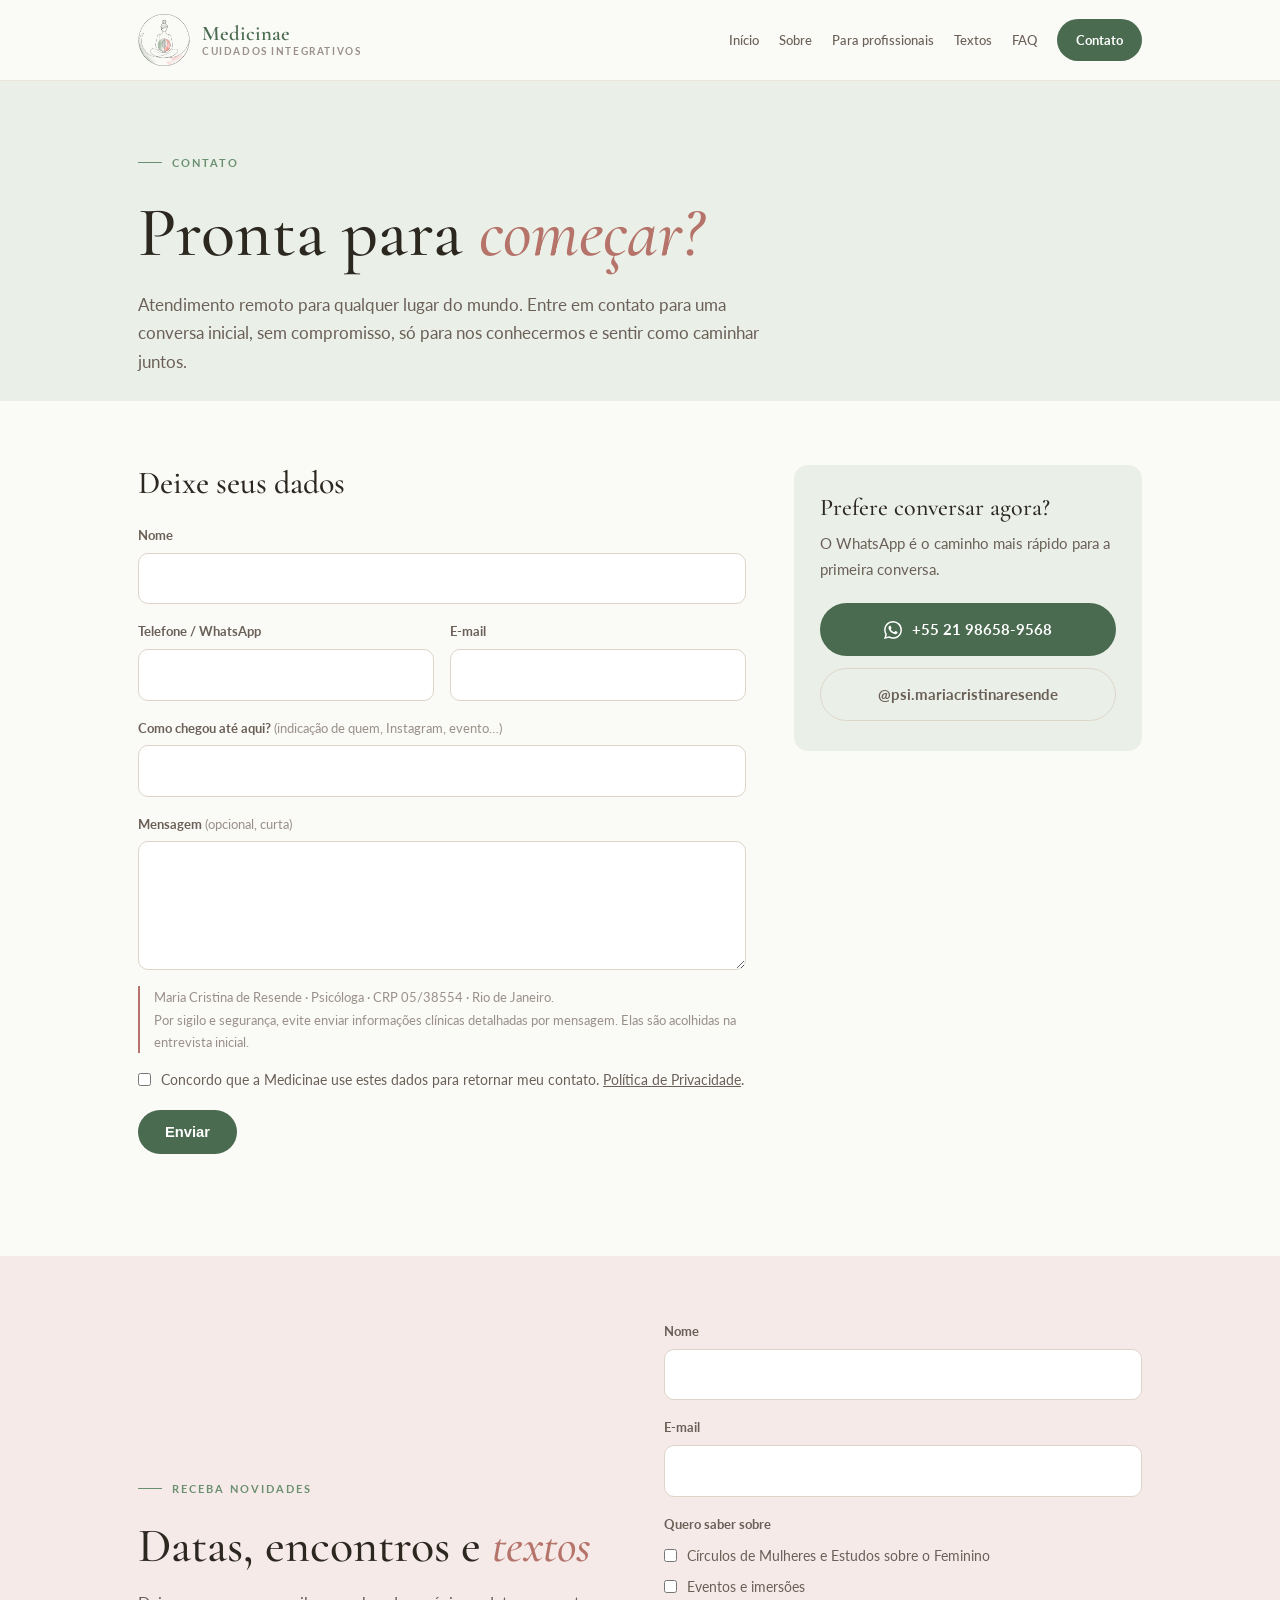
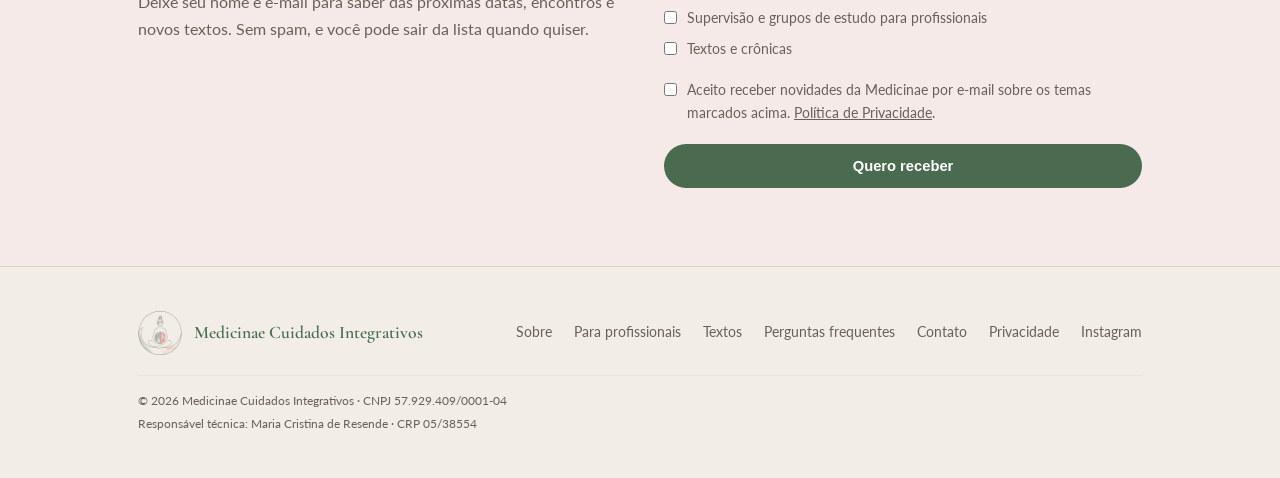
==== contato.html @ 02433e6b "Add files via upload" ====
<!DOCTYPE html>
<html lang="pt-BR">
<head>
<meta charset="utf-8">
<meta name="viewport" content="width=device-width, initial-scale=1">
<title>Contato — Medicinae Cuidados Integrativos</title>
<meta name="description" content="Fale com Maria Cristina de Resende pelo WhatsApp ou Instagram. Atendimento remoto para qualquer lugar do mundo.">
<link rel="icon" href="favicon.png" type="image/png">
<link rel="preconnect" href="https://fonts.googleapis.com">
<link rel="preconnect" href="https://fonts.gstatic.com" crossorigin>
<link href="https://fonts.googleapis.com/css2?family=Cormorant+Garamond:ital,wght@0,400;0,500;0,600;1,400;1,500&amp;family=Lato:wght@400;500;700&amp;display=swap" rel="stylesheet">
<link rel="stylesheet" href="styles.css">
</head>
<body>
<a class="skip" href="#main">Ir para o conteúdo</a>
<header class="site-header"><div class="wrap">
  <a class="brand" href="index.html"><img src="logo.png" alt=""><span>Medicinae<small>Cuidados Integrativos</small></span></a>
  <button class="menu-btn" aria-label="Abrir menu" aria-expanded="false" aria-controls="menu"><span></span><span></span><span></span></button>
  <nav id="menu" aria-label="Principal"><a href="index.html">Início</a><a href="sobre.html">Sobre</a><a href="profissionais.html">Para profissionais</a><a href="textos.html">Textos</a><a href="faq.html">FAQ</a><a class="btn btn-primary nav-cta" href="contato.html">Contato</a></nav>
</div></header>
<main id="main">

<div class="page-head"><div class="wrap">
  <p class="label">Contato</p>
  <h1>Pronta para <em>começar?</em></h1>
  <p>Atendimento remoto para qualquer lugar do mundo. Entre em contato para uma conversa inicial, sem compromisso, só para nos conhecermos e sentir como caminhar juntos.</p>
</div></div>
<section class="contact-page"><div class="wrap contact-grid">
  <form class="form contact-form" data-form="contact" novalidate>
    <h2>Deixe seus dados</h2>
    <label class="hp" aria-hidden="true">Não preencha <input type="text" name="website" tabindex="-1" autocomplete="off"></label>
    <input type="hidden" name="formulario" value="contato">
    <div class="field"><label for="c-nome">Nome</label><input id="c-nome" name="nome" type="text" autocomplete="name" required></div>
    <div class="field-row">
      <div class="field"><label for="c-tel">Telefone / WhatsApp</label><input id="c-tel" name="telefone" type="tel" autocomplete="tel" required></div>
      <div class="field"><label for="c-email">E-mail</label><input id="c-email" name="email" type="email" autocomplete="email" required></div>
    </div>
    <div class="field"><label for="c-origem">Como chegou até aqui? <span class="opt">(indicação de quem, Instagram, evento…)</span></label><input id="c-origem" name="origem" type="text"></div>
    <div class="field"><label for="c-msg">Mensagem <span class="opt">(opcional, curta)</span></label><textarea id="c-msg" name="mensagem" rows="4" maxlength="500"></textarea></div>
    <p class="privacy-note">Maria Cristina de Resende · Psicóloga · CRP 05/38554 · Rio de Janeiro.<br>Por sigilo e segurança, evite enviar informações clínicas detalhadas por mensagem. Elas são acolhidas na entrevista inicial.</p>
    <label class="check"><input type="checkbox" name="aceite_contato" value="sim" required> <span>Concordo que a Medicinae use estes dados para retornar meu contato. <a href="politica-de-privacidade.html" style="text-decoration:underline">Política de Privacidade</a>.</span></label>
    <button class="btn btn-primary" type="submit">Enviar</button>
    <p class="form-status" role="status" aria-live="polite"></p>
  </form>
  <aside class="contact-side">
    <h3>Prefere conversar agora?</h3>
    <p>O WhatsApp é o caminho mais rápido para a primeira conversa.</p>
    <div class="actions" style="flex-direction:column;align-items:stretch">
      <a class="btn btn-primary" href="https://wa.me/5521986589568?text=Ol%C3%A1%21%20Vim%20pelo%20site%20da%20Medicinae%20e%20gostaria%20de%20saber%20mais%20sobre%20o%20atendimento." target="_blank" rel="noopener"><svg viewBox="0 0 24 24" aria-hidden="true"><path d="M17.47 14.38c-.3-.15-1.76-.87-2.03-.97-.27-.1-.47-.15-.67.15-.2.3-.77.97-.94 1.16-.17.2-.35.22-.64.07-.3-.15-1.26-.46-2.39-1.48-.88-.79-1.48-1.76-1.65-2.06-.17-.3-.02-.46.13-.6.13-.14.3-.35.45-.52.15-.17.2-.3.3-.5.1-.2.05-.37-.03-.52-.07-.15-.67-1.62-.92-2.22-.24-.58-.49-.5-.67-.51h-.57c-.2 0-.52.07-.8.37-.27.3-1.04 1.02-1.04 2.48s1.07 2.88 1.22 3.08c.15.2 2.1 3.2 5.08 4.49.71.3 1.26.49 1.7.63.71.23 1.36.2 1.87.12.57-.09 1.76-.72 2-1.41.25-.7.25-1.29.17-1.41-.07-.12-.27-.2-.57-.35zM12.05 21.8h-.01a9.9 9.9 0 0 1-5.03-1.38l-.36-.21-3.74.98 1-3.65-.24-.37a9.86 9.86 0 0 1-1.51-5.26c0-5.45 4.44-9.88 9.9-9.88 2.64 0 5.12 1.03 6.99 2.9a9.82 9.82 0 0 1 2.89 6.99c0 5.45-4.44 9.88-9.89 9.88zM20.5 3.49A11.8 11.8 0 0 0 12.05 0C5.5 0 .16 5.34.16 11.89c0 2.1.55 4.14 1.59 5.95L.06 24l6.3-1.65a11.88 11.88 0 0 0 5.68 1.45h.01c6.55 0 11.89-5.34 11.89-11.89 0-3.18-1.24-6.16-3.44-8.42z"/></svg> +55 21 98658-9568</a>
      <a class="btn btn-ghost" href="https://instagram.com/psi.mariacristinaresende" target="_blank" rel="noopener">@psi.mariacristinaresende</a>
    </div>
  </aside>
</div></section>

</main>
<section class="news" id="novidades"><div class="wrap">
  <div class="news-text">
    <p class="label">Receba novidades</p>
    <h2>Datas, encontros e <em>textos</em></h2>
    <p>Deixe seu nome e e-mail para saber das próximas datas, encontros e novos textos. Sem spam, e você pode sair da lista quando quiser.</p>
  </div>
  <form class="form news-form" data-form="news" novalidate>
    <label class="hp" aria-hidden="true">Não preencha <input type="text" name="website" tabindex="-1" autocomplete="off"></label>
    <input type="hidden" name="formulario" value="novidades">
    <div class="field"><label for="n-nome">Nome</label><input id="n-nome" name="nome" type="text" autocomplete="name" required></div>
    <div class="field"><label for="n-email">E-mail</label><input id="n-email" name="email" type="email" autocomplete="email" required></div>
    <fieldset class="interests"><legend>Quero saber sobre</legend>
      <label class="check"><input type="checkbox" name="interesses" value="circulos-estudos-feminino"> <span>Círculos de Mulheres e Estudos sobre o Feminino</span></label>
      <label class="check"><input type="checkbox" name="interesses" value="eventos-imersoes"> <span>Eventos e imersões</span></label>
      <label class="check"><input type="checkbox" name="interesses" value="profissionais"> <span>Supervisão e grupos de estudo para profissionais</span></label>
      <label class="check"><input type="checkbox" name="interesses" value="textos"> <span>Textos e crônicas</span></label>
    </fieldset>
    <label class="check"><input type="checkbox" name="aceite_novidades" value="sim" required> <span>Aceito receber novidades da Medicinae por e-mail sobre os temas marcados acima. <a href="politica-de-privacidade.html" style="text-decoration:underline">Política de Privacidade</a>.</span></label>
    <button class="btn btn-primary" type="submit">Quero receber</button>
    <p class="form-status" role="status" aria-live="polite"></p>
  </form>
</div></section>
<footer><div class="wrap">
  <a class="brand" href="index.html"><img src="logo.png" alt=""><span>Medicinae Cuidados Integrativos</span></a>
  <div class="flinks"><a href="sobre.html">Sobre</a><a href="profissionais.html">Para profissionais</a><a href="textos.html">Textos</a><a href="faq.html">Perguntas frequentes</a><a href="contato.html">Contato</a><a href="politica-de-privacidade.html">Privacidade</a><a href="https://instagram.com/psi.mariacristinaresende" target="_blank" rel="noopener">Instagram</a></div>
  <div class="fine"><span>© 2026 Medicinae Cuidados Integrativos · CNPJ 57.929.409/0001-04</span><span>Responsável técnica: Maria Cristina de Resende · CRP 05/38554</span></div>
</div></footer>
<script src="forms.js"></script>
<script src="menu.js"></script>
<script src="analytics.js"></script>
</body>
</html>
---- styles.css ----
/* Medicinae Cuidados Integrativos — identidade visual
   Verde-sálvia, rosa-antigo e tons terrosos sobre fundo creme. */
:root{
  --bg:#FAFAF7; --bg-alt:#F2EDE6; --bg-sage:#EAF0E8;
  --fg:#2C2820; --fg-muted:#6B6057; --fg-light:#9A9089;
  --sage:#6B8F71; --sage-dark:#4A6B50;
  --rose:#B5736A; --rose-light:#F5EAE8; --earth:#8B6E4E;
  --border:#DDD5C8; --border-soft:#EDE5DA;
  --display:'Cormorant Garamond',Georgia,serif;
  --body:'Lato',system-ui,sans-serif;
}
*,*::before,*::after{box-sizing:border-box;margin:0;padding:0}
html{scroll-behavior:smooth}
body{background:var(--bg);color:var(--fg);font-family:var(--body);line-height:1.7;-webkit-font-smoothing:antialiased}
a{color:inherit;text-decoration:none}
img{max-width:100%;display:block}
.wrap{max-width:1060px;margin:0 auto;padding:0 28px}
.skip{position:absolute;left:-999px}.skip:focus{left:12px;top:12px;background:#fff;padding:8px 12px;z-index:9}

/* Cabeçalho */
.site-header{background:var(--bg);border-bottom:1px solid var(--border-soft);position:sticky;top:0;z-index:5}
.site-header .wrap{display:flex;align-items:center;justify-content:space-between;gap:20px;padding-top:14px;padding-bottom:14px}
.brand{display:flex;align-items:center;gap:12px}
.brand img{width:52px;height:52px}
.brand span{font-family:var(--display);font-size:1.3rem;font-weight:600;color:var(--sage-dark);line-height:1.1}
.brand small{display:block;font-family:var(--body);font-size:.62rem;letter-spacing:.16em;text-transform:uppercase;color:var(--fg-light);font-weight:700}
nav{display:flex;align-items:center;gap:26px;font-size:.88rem;font-weight:500;color:var(--fg-muted)}
nav a:hover,nav a[aria-current]{color:var(--sage-dark)}
nav a[aria-current]{border-bottom:1px solid var(--sage);padding-bottom:2px}

/* Botões */
.btn{display:inline-flex;align-items:center;gap:10px;padding:13px 26px;border-radius:999px;font-weight:700;font-size:.92rem;border:1px solid transparent;transition:.2s}
.btn-primary{background:var(--sage-dark);color:#fff}
.btn-primary:hover{background:var(--sage)}
.btn-ghost{border-color:var(--border);color:var(--fg-muted)}
.btn-ghost:hover{border-color:var(--sage);color:var(--sage-dark)}
.btn svg{width:18px;height:18px;fill:currentColor}
.nav-cta{padding:9px 18px;font-size:.82rem}

/* Tipografia */
.label{font-size:.7rem;font-weight:700;letter-spacing:.18em;text-transform:uppercase;color:var(--sage);display:flex;align-items:center;gap:10px;margin-bottom:22px}
.label::before{content:'';width:24px;height:1px;background:var(--sage)}
h1,h2,h3{font-family:var(--display);font-weight:500;line-height:1.12;color:var(--fg)}
h1{font-size:clamp(2.6rem,6vw,4.4rem)}
h2{font-size:clamp(2rem,4vw,3rem)}
h3{font-size:1.5rem}
em{font-style:italic;color:var(--rose)}
p+p{margin-top:1em}
section{padding:88px 0}

/* Hero */
.hero{padding:80px 0 96px;background:linear-gradient(180deg,var(--bg) 0%,var(--bg-sage) 100%)}
.hero .wrap{display:grid;grid-template-columns:1.25fr .75fr;gap:56px;align-items:center}
.hero p.sub{font-size:1.1rem;color:var(--fg-muted);max-width:34rem;margin:26px 0 34px}
.hero .actions{display:flex;flex-wrap:wrap;gap:14px}
.hero-logo{aspect-ratio:1;display:grid;place-items:center}
.hero-logo img{width:100%}
.crp{text-align:center;margin-top:18px;font-size:.78rem;letter-spacing:.14em;text-transform:uppercase;color:var(--fg-light)}

/* Áreas */
.areas{background:var(--bg-alt)}
.areas-grid{display:grid;grid-template-columns:repeat(2,1fr);gap:20px;margin-top:44px}
.card{background:var(--bg);border:1px solid var(--border-soft);border-radius:14px;padding:30px 26px}
.card .glyph{font-family:var(--display);font-size:1.8rem;color:var(--rose)}
.card h3{margin:10px 0 12px}
.card p{font-size:.95rem;color:var(--fg-muted)}

/* Sobre */
.about-grid{display:grid;grid-template-columns:1.2fr .8fr;gap:56px;align-items:start}
.about-grid p{color:var(--fg-muted)}
.creds{list-style:none;display:grid;gap:18px}
.creds li{border-left:2px solid var(--sage);padding-left:18px}
.creds strong{display:block;font-family:var(--display);font-size:1.25rem;font-weight:600;color:var(--fg)}
.creds span{font-size:.9rem;color:var(--fg-muted)}
.quote{background:var(--rose-light);border-radius:14px;padding:34px;margin-top:40px}
.quote p{font-family:var(--display);font-style:italic;font-size:1.55rem;line-height:1.35;color:var(--fg)}
.quote cite{display:block;margin-top:14px;font-style:normal;font-size:.8rem;letter-spacing:.12em;text-transform:uppercase;color:var(--rose)}
.page-head{padding:72px 0 24px;background:var(--bg-sage)}
.page-head p:not(.label){max-width:40rem;color:var(--fg-muted);margin-top:18px;font-size:1.05rem}

/* FAQ */
.faq{max-width:760px}
details{border-bottom:1px solid var(--border);padding:22px 0}
summary{cursor:pointer;list-style:none;font-family:var(--display);font-size:1.45rem;font-weight:500;display:flex;justify-content:space-between;gap:20px}
summary::-webkit-details-marker{display:none}
summary::after{content:'+';color:var(--sage);font-size:1.6rem;line-height:1}
details[open] summary::after{content:'–'}
details div{margin-top:14px;color:var(--fg-muted);font-size:.98rem}

/* Contato */
.contact{background:var(--bg-sage);text-align:center}
.contact .wrap{max-width:720px}
.contact p.sub{color:var(--fg-muted);margin:20px 0 32px}
.contact .actions{display:flex;flex-wrap:wrap;gap:14px;justify-content:center}
.channels{display:grid;grid-template-columns:repeat(auto-fit,minmax(260px,1fr));gap:20px;margin-top:40px;text-align:left}
.note{font-size:.85rem;color:var(--fg-light);margin-top:28px}

/* Rodapé */
footer{background:var(--bg-alt);color:var(--fg-muted);border-top:1px solid var(--border);padding:44px 0;font-size:.85rem}
footer .wrap{display:flex;flex-wrap:wrap;justify-content:space-between;gap:20px;align-items:center}
footer .brand span{color:var(--sage-dark);font-size:1.1rem}
footer .brand img{width:44px;height:44px}
footer a:hover{color:var(--sage-dark)}
.flinks{display:flex;gap:22px}

@media (max-width:760px){
  .areas-grid{grid-template-columns:1fr}
  .hero .wrap,.about-grid{grid-template-columns:1fr}
  .hero-logo{max-width:240px;margin:0 auto}
  section{padding:64px 0}
}

/* Faixa Atendimento remoto */
.remote-band{background:var(--bg);border-top:1px solid var(--border-soft);border-bottom:1px solid var(--border-soft);padding:52px 0;text-align:center}
.remote-band p:not(.label){font-family:var(--display);font-size:clamp(1.5rem,3vw,2.1rem);line-height:1.3;color:var(--fg)}
.hero p.sub .ln{display:block}.hero p.sub .ln+.ln{margin-top:.7em}
.card .lead{font-family:var(--display);font-size:1.15rem;line-height:1.4;color:var(--fg);margin-bottom:.8em}
.card .tag{display:inline-block;margin-top:1em;font-size:.72rem;letter-spacing:.14em;text-transform:uppercase;color:var(--rose);font-weight:700}

/* Formulários */
.form .hp{position:absolute;left:-9999px;height:0;overflow:hidden}
.field{display:flex;flex-direction:column;gap:6px;margin-bottom:16px}
.field-row{display:grid;grid-template-columns:1fr 1fr;gap:16px}
.field label{font-size:.82rem;font-weight:700;color:var(--fg-muted)}
.field .opt{font-weight:400;color:var(--fg-light)}
.form input[type=text],.form input[type=email],.form input[type=tel],.form textarea{font:inherit;font-size:.95rem;padding:12px 14px;border:1px solid var(--border);border-radius:10px;background:#fff;color:var(--fg);width:100%}
.form input:focus,.form textarea:focus{outline:2px solid var(--sage);outline-offset:1px;border-color:var(--sage)}
.form textarea{resize:vertical}
.check{display:flex;gap:10px;align-items:flex-start;font-size:.85rem;color:var(--fg-muted);margin:6px 0 18px}
.check input{margin-top:4px;accent-color:var(--sage-dark)}
.form-status{margin-top:14px;font-size:.88rem}
.form-status.ok{color:var(--sage-dark)}.form-status.err{color:var(--rose)}.form-status.info{color:var(--fg-muted)}
.contact-page{padding:64px 0 88px}
.contact-grid{display:grid;grid-template-columns:1.4fr .8fr;gap:48px;align-items:start}
.contact-form h2{font-size:2rem;margin-bottom:24px}
.privacy-note{font-size:.82rem;color:var(--fg-light);margin:6px 0 16px;border-left:2px solid var(--rose);padding-left:14px}
.contact-side{background:var(--bg-sage);border-radius:14px;padding:30px 26px}
.contact-side h3{margin-bottom:10px}.contact-side p{color:var(--fg-muted);margin-bottom:20px;font-size:.95rem}
.news{background:var(--rose-light);padding:64px 0}
.news .wrap{display:grid;grid-template-columns:1fr 1fr;gap:48px;align-items:center}
.news-text p:not(.label){color:var(--fg-muted);margin-top:14px}
.news-form .btn{width:100%;justify-content:center}
@media (max-width:760px){.contact-grid,.news .wrap{grid-template-columns:1fr}.field-row{grid-template-columns:1fr}}
.contact-side .btn{white-space:nowrap;justify-content:center}
.contact-side .actions{display:flex;flex-direction:column;gap:12px}.contact-side .btn{width:100%}
.creds li{font-family:var(--display);font-size:1.3rem;line-height:1.3;color:var(--fg)}
.about-grid>div>p:first-child{font-size:1.1rem;color:var(--fg)}

/* Encontros, textos, profissionais */
.events{background:var(--bg-sage)}
.events-empty{margin-top:30px;background:var(--bg);border:1px dashed var(--border);border-radius:14px;padding:34px;display:flex;flex-wrap:wrap;gap:20px;align-items:center;justify-content:space-between}
.events-empty p{color:var(--fg-muted);max-width:34rem}
.note-center{text-align:center;color:var(--fg-muted);margin-top:36px;font-size:.95rem}
.post-list{display:grid;gap:20px;max-width:760px;margin:0 auto}
.post-card{display:block;background:var(--bg);border:1px solid var(--border-soft);border-radius:14px;padding:28px 30px;transition:.2s}
.post-card:hover{border-color:var(--sage)}
.post-date{font-size:.72rem;letter-spacing:.14em;text-transform:uppercase;color:var(--fg-light);font-weight:700}
.post-card h3{margin:8px 0 10px}.post-card p{color:var(--fg-muted);font-size:.96rem}
.post-card .more{display:inline-block;margin-top:14px;color:var(--sage-dark);font-weight:700;font-size:.85rem}
.post-body{max-width:680px;margin:0 auto}
.post-body p{font-size:1.1rem;line-height:1.85;color:var(--fg)}
.post-sign{font-family:var(--display);font-style:italic;color:var(--rose);margin:36px 0 28px}
.page-head .label a:hover{text-decoration:underline}
.interests{border:0;margin:6px 0 10px}
.interests legend{font-size:.82rem;font-weight:700;color:var(--fg-muted);margin-bottom:10px}
.interests .check{margin:0 0 8px}
nav{gap:20px;font-size:.84rem}
.legal h2{font-size:1.6rem;margin:36px 0 10px}.legal p{font-size:1rem;line-height:1.8}.legal strong{color:var(--fg)}
.portrait{float:right;width:min(280px,42%);height:auto;border-radius:200px 200px 16px 16px;margin:0 0 20px 28px;box-shadow:0 10px 30px rgba(44,40,32,.12)}
@media(max-width:640px){.portrait{float:none;display:block;width:70%;margin:0 auto 24px}}

.menu-btn{display:none;background:none;border:1px solid var(--border-soft);border-radius:8px;width:42px;height:42px;padding:10px 9px;cursor:pointer;flex-direction:column;justify-content:space-between}
.menu-btn span{display:block;height:2px;background:var(--sage-dark);border-radius:2px}
@media (max-width:900px){
 .site-header .wrap{flex-wrap:wrap}
 .menu-btn{display:flex}
 nav{display:none;width:100%;flex-direction:column;align-items:stretch;gap:0;padding:8px 0 4px;font-size:1rem}
 nav.open{display:flex}
 nav a{padding:12px 4px;border-bottom:1px solid var(--border-soft)}
 nav a[aria-current]{border-bottom:1px solid var(--border-soft);padding-bottom:12px}
 nav .nav-cta{margin-top:12px;text-align:center;border-bottom:0}
}

.fine{flex-basis:100%;display:flex;flex-direction:column;gap:2px;font-size:.78rem;color:var(--fg-muted);border-top:1px solid var(--border-soft);padding-top:14px}
.news-mini{background:var(--bg-sage);padding:26px 0;text-align:center}
.news-mini p{margin:0;font-size:.98rem;color:var(--fg-muted)}
.news-mini a{color:var(--sage-dark);font-weight:700;text-decoration:underline}
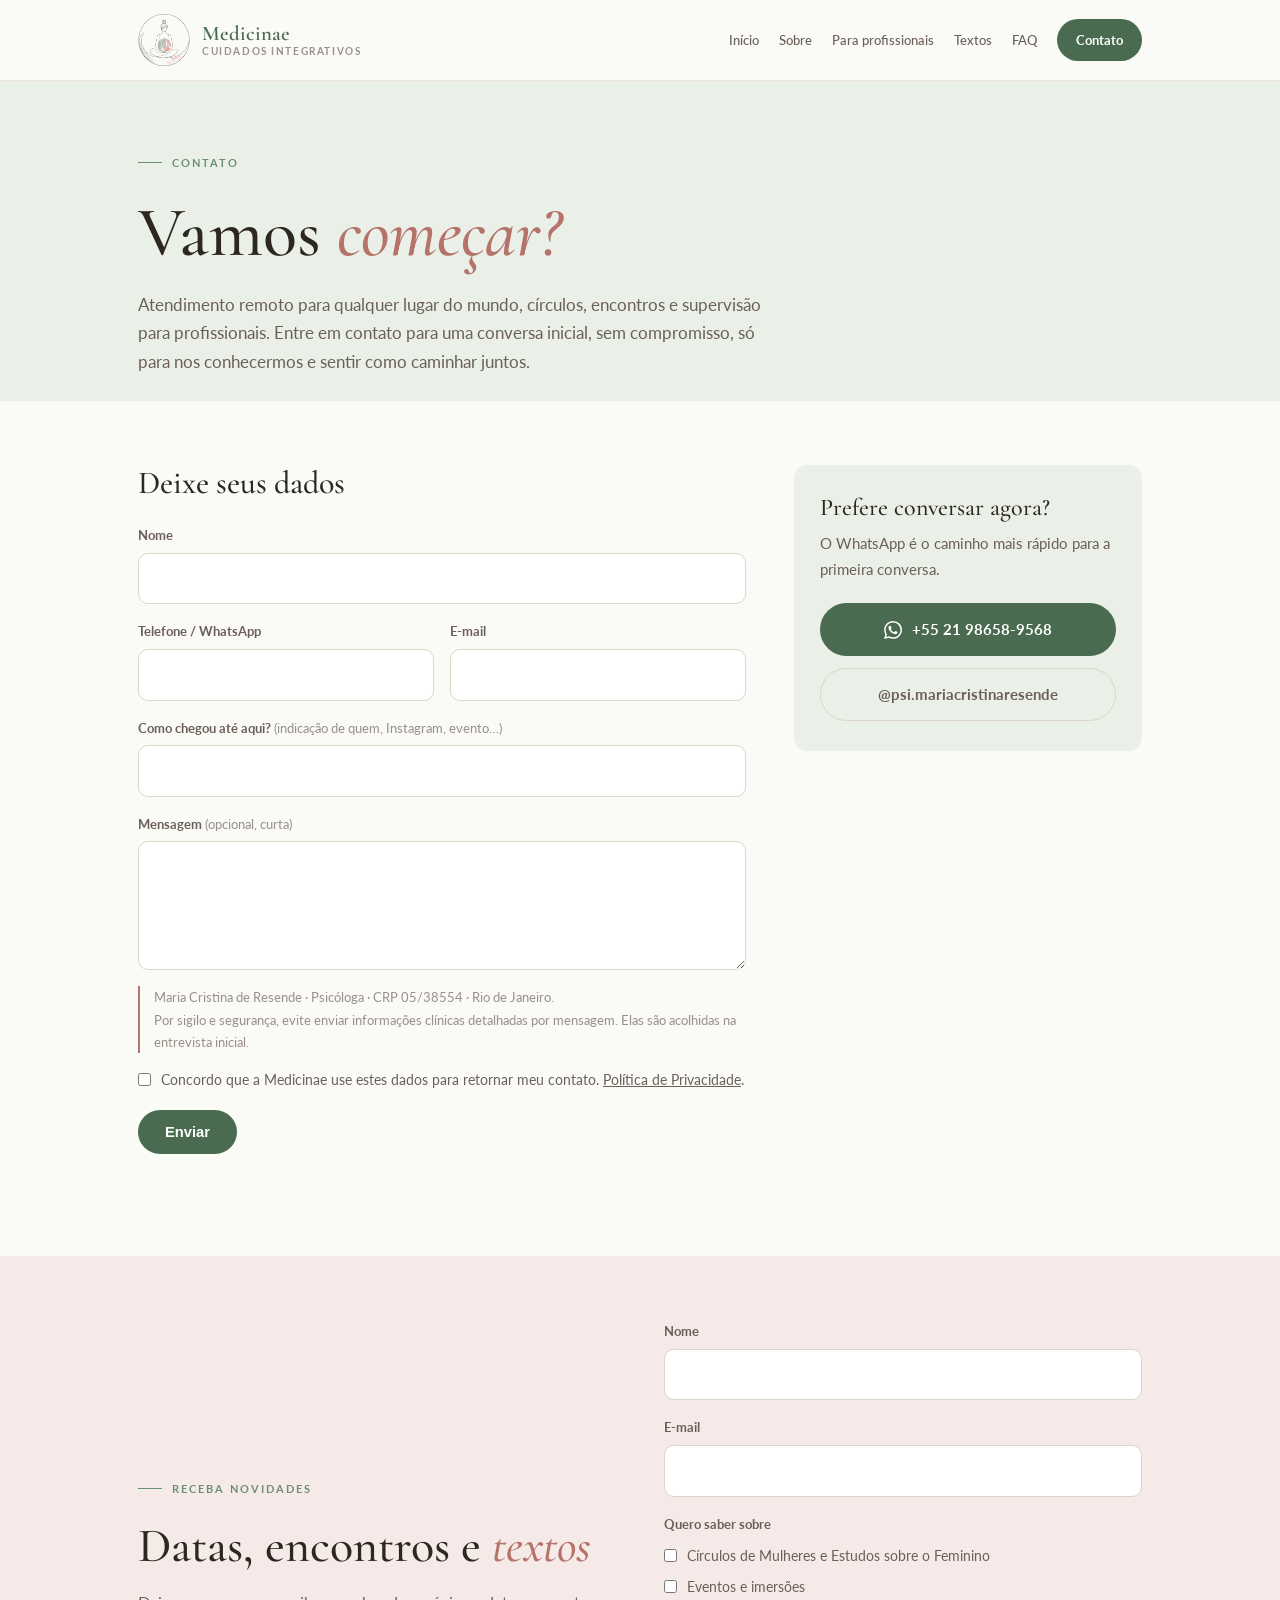
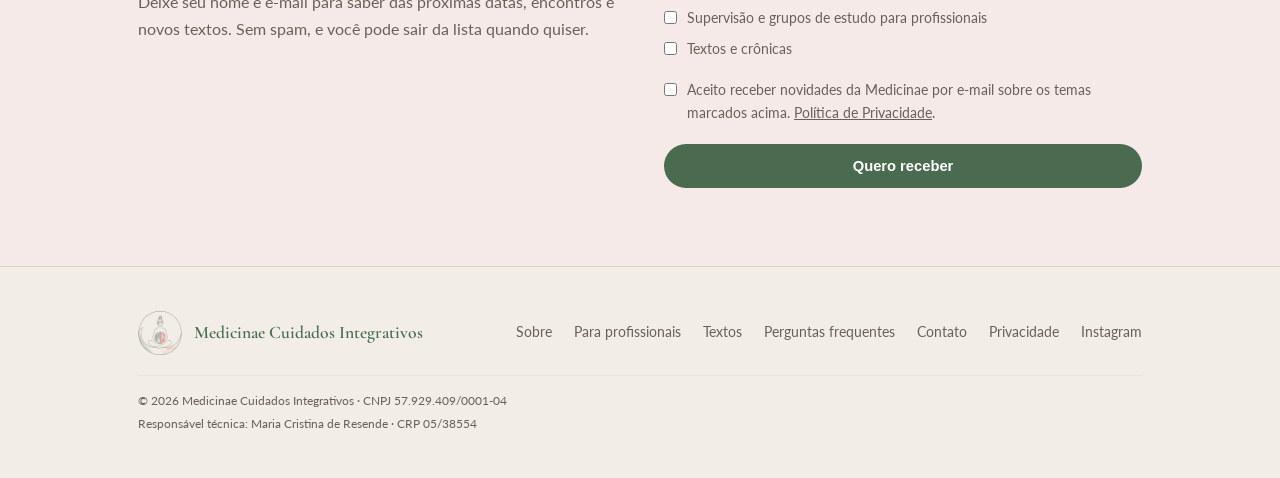
==== commit 722f0132: "Add files via upload" ====
--- a/contato.html
+++ b/contato.html
@@ -9,7 +9,7 @@
 <link rel="preconnect" href="https://fonts.googleapis.com">
 <link rel="preconnect" href="https://fonts.gstatic.com" crossorigin>
 <link href="https://fonts.googleapis.com/css2?family=Cormorant+Garamond:ital,wght@0,400;0,500;0,600;1,400;1,500&amp;family=Lato:wght@400;500;700&amp;display=swap" rel="stylesheet">
-<link rel="stylesheet" href="styles.css">
+<link rel="stylesheet" href="styles.css?v=20261125">
 </head>
 <body>
 <a class="skip" href="#main">Ir para o conteúdo</a>
@@ -22,8 +22,8 @@
 
 <div class="page-head"><div class="wrap">
   <p class="label">Contato</p>
-  <h1>Pronta para <em>começar?</em></h1>
-  <p>Atendimento remoto para qualquer lugar do mundo. Entre em contato para uma conversa inicial, sem compromisso, só para nos conhecermos e sentir como caminhar juntos.</p>
+  <h1>Vamos <em>começar?</em></h1>
+  <p>Atendimento remoto para qualquer lugar do mundo, círculos, encontros e supervisão para profissionais. Entre em contato para uma conversa inicial, sem compromisso, só para nos conhecermos e sentir como caminhar juntos.</p>
 </div></div>
 <section class="contact-page"><div class="wrap contact-grid">
   <form class="form contact-form" data-form="contact" novalidate>
@@ -46,7 +46,7 @@
     <h3>Prefere conversar agora?</h3>
     <p>O WhatsApp é o caminho mais rápido para a primeira conversa.</p>
     <div class="actions" style="flex-direction:column;align-items:stretch">
-      <a class="btn btn-primary" href="https://wa.me/5521986589568?text=Ol%C3%A1%21%20Vim%20pelo%20site%20da%20Medicinae%20e%20gostaria%20de%20saber%20mais%20sobre%20o%20atendimento." target="_blank" rel="noopener"><svg viewBox="0 0 24 24" aria-hidden="true"><path d="M17.47 14.38c-.3-.15-1.76-.87-2.03-.97-.27-.1-.47-.15-.67.15-.2.3-.77.97-.94 1.16-.17.2-.35.22-.64.07-.3-.15-1.26-.46-2.39-1.48-.88-.79-1.48-1.76-1.65-2.06-.17-.3-.02-.46.13-.6.13-.14.3-.35.45-.52.15-.17.2-.3.3-.5.1-.2.05-.37-.03-.52-.07-.15-.67-1.62-.92-2.22-.24-.58-.49-.5-.67-.51h-.57c-.2 0-.52.07-.8.37-.27.3-1.04 1.02-1.04 2.48s1.07 2.88 1.22 3.08c.15.2 2.1 3.2 5.08 4.49.71.3 1.26.49 1.7.63.71.23 1.36.2 1.87.12.57-.09 1.76-.72 2-1.41.25-.7.25-1.29.17-1.41-.07-.12-.27-.2-.57-.35zM12.05 21.8h-.01a9.9 9.9 0 0 1-5.03-1.38l-.36-.21-3.74.98 1-3.65-.24-.37a9.86 9.86 0 0 1-1.51-5.26c0-5.45 4.44-9.88 9.9-9.88 2.64 0 5.12 1.03 6.99 2.9a9.82 9.82 0 0 1 2.89 6.99c0 5.45-4.44 9.88-9.89 9.88zM20.5 3.49A11.8 11.8 0 0 0 12.05 0C5.5 0 .16 5.34.16 11.89c0 2.1.55 4.14 1.59 5.95L.06 24l6.3-1.65a11.88 11.88 0 0 0 5.68 1.45h.01c6.55 0 11.89-5.34 11.89-11.89 0-3.18-1.24-6.16-3.44-8.42z"/></svg> +55 21 98658-9568</a>
+      <a class="btn btn-primary" href="https://wa.me/5521986589568?text=Ol%C3%A1%21%20Vim%20pelo%20site%20da%20Medicinae%20e%20gostaria%20de%20saber%20mais%20informa%C3%A7%C3%B5es." target="_blank" rel="noopener"><svg viewBox="0 0 24 24" aria-hidden="true"><path d="M17.47 14.38c-.3-.15-1.76-.87-2.03-.97-.27-.1-.47-.15-.67.15-.2.3-.77.97-.94 1.16-.17.2-.35.22-.64.07-.3-.15-1.26-.46-2.39-1.48-.88-.79-1.48-1.76-1.65-2.06-.17-.3-.02-.46.13-.6.13-.14.3-.35.45-.52.15-.17.2-.3.3-.5.1-.2.05-.37-.03-.52-.07-.15-.67-1.62-.92-2.22-.24-.58-.49-.5-.67-.51h-.57c-.2 0-.52.07-.8.37-.27.3-1.04 1.02-1.04 2.48s1.07 2.88 1.22 3.08c.15.2 2.1 3.2 5.08 4.49.71.3 1.26.49 1.7.63.71.23 1.36.2 1.87.12.57-.09 1.76-.72 2-1.41.25-.7.25-1.29.17-1.41-.07-.12-.27-.2-.57-.35zM12.05 21.8h-.01a9.9 9.9 0 0 1-5.03-1.38l-.36-.21-3.74.98 1-3.65-.24-.37a9.86 9.86 0 0 1-1.51-5.26c0-5.45 4.44-9.88 9.9-9.88 2.64 0 5.12 1.03 6.99 2.9a9.82 9.82 0 0 1 2.89 6.99c0 5.45-4.44 9.88-9.89 9.88zM20.5 3.49A11.8 11.8 0 0 0 12.05 0C5.5 0 .16 5.34.16 11.89c0 2.1.55 4.14 1.59 5.95L.06 24l6.3-1.65a11.88 11.88 0 0 0 5.68 1.45h.01c6.55 0 11.89-5.34 11.89-11.89 0-3.18-1.24-6.16-3.44-8.42z"/></svg> +55 21 98658-9568</a>
       <a class="btn btn-ghost" href="https://instagram.com/psi.mariacristinaresende" target="_blank" rel="noopener">@psi.mariacristinaresende</a>
     </div>
   </aside>
--- a/styles.css
+++ b/styles.css
@@ -101,7 +101,7 @@
 footer .brand span{color:var(--sage-dark);font-size:1.1rem}
 footer .brand img{width:44px;height:44px}
 footer a:hover{color:var(--sage-dark)}
-.flinks{display:flex;gap:22px}
+.flinks{display:flex;flex-wrap:wrap;gap:10px 22px}
 
 @media (max-width:760px){
   .areas-grid{grid-template-columns:1fr}
